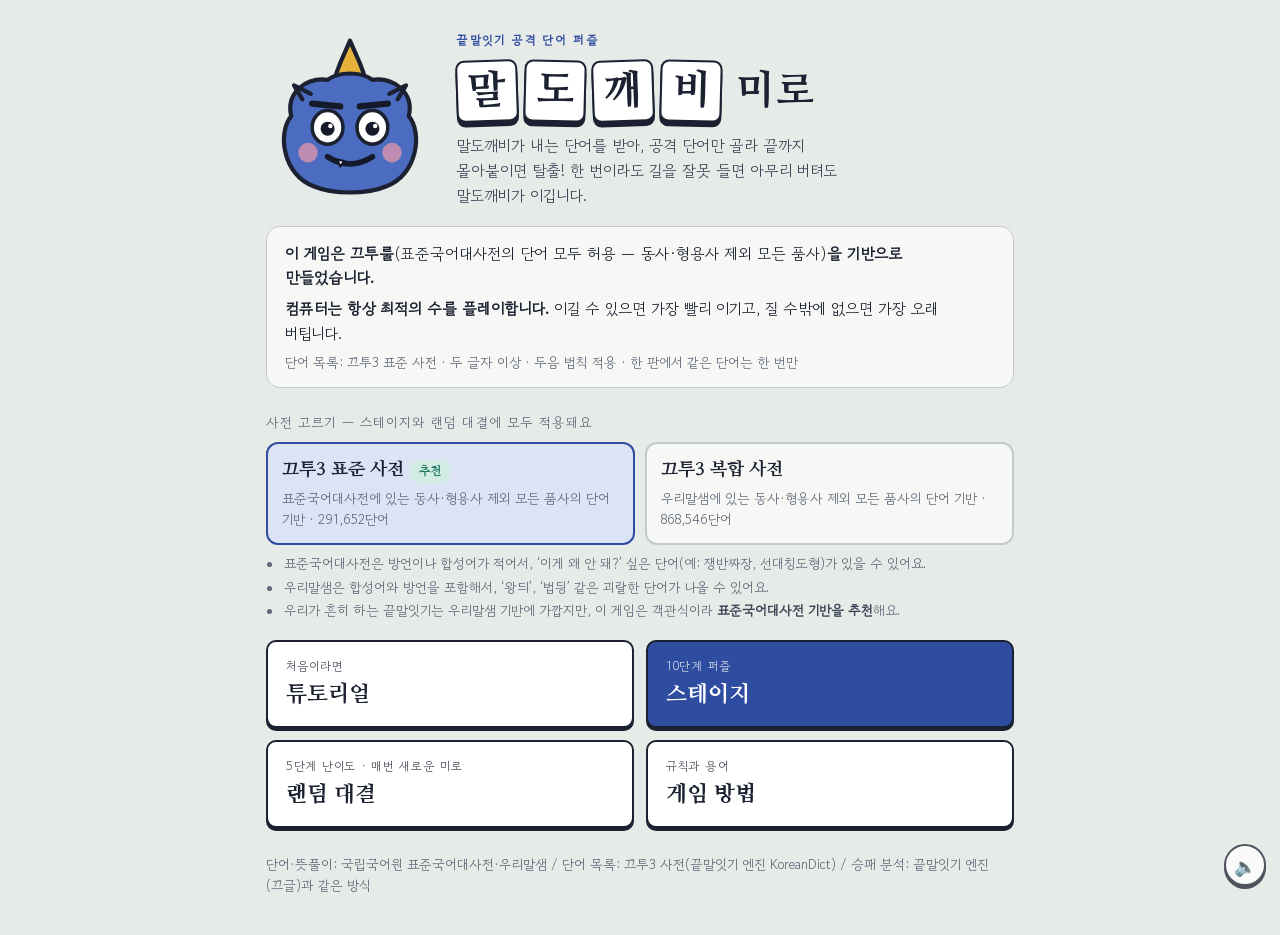
==== index.html @ 4be08820 "파일에 버전표를 붙여 브라우저가 옛 파일을 쓰지 않게 Co-Authored-By: Claude Opus 5 <noreply@anthropic.com>" ====
<!doctype html>
<html lang="ko">
<head>
<meta charset="utf-8">
<meta name="viewport" content="width=device-width, initial-scale=1, viewport-fit=cover">
<title>말도깨비 미로</title>
<link rel="preconnect" href="https://fonts.googleapis.com">
<link rel="preconnect" href="https://fonts.gstatic.com" crossorigin>
<link rel="stylesheet" href="https://fonts.googleapis.com/css2?family=Gowun+Batang:wght@400;700&family=Gowun+Dodum&family=Nanum+Myeongjo:wght@700;800&display=swap">
<link rel="stylesheet" href="css/style.css?v=8">
</head>
<body>
<div id="app">

  <!-- 불러오는 중 -->
  <section id="scr-load" class="screen screen-center">
    <div class="goblin-slot" data-size="lg"></div>
    <p class="load-title">사전을 펼치는 중…</p>
    <div class="bar" role="progressbar" aria-label="불러오는 중"><span id="load-bar"></span></div>
    <p id="load-msg" class="muted small">단어 29만 개와 뜻풀이를 불러오고 있어요.</p>
  </section>

  <!-- 첫 화면 -->
  <section id="scr-title" class="screen" hidden>
    <div class="title-hero">
      <div class="goblin-slot" data-size="xl"></div>
      <div class="title-text">
        <p class="eyebrow">끝말잇기 공격 단어 퍼즐</p>
        <h1 class="logo"><span class="tile">말</span><span class="tile">도</span><span class="tile">깨</span><span class="tile">비</span><span class="logo-rest">미로</span></h1>
        <p class="lede">말도깨비가 내는 단어를 받아, 공격 단어만 골라 끝까지 몰아붙이면 탈출! 한 번이라도 길을 잘못 들면 아무리 버텨도 말도깨비가 이깁니다.</p>
      </div>
    </div>

    <div class="rule-note" id="rule-note"></div>

    <div class="dict-pick">
      <h3 class="section-label">사전 고르기 <span class="muted small">— 스테이지와 랜덤 대결에 모두 적용돼요</span></h3>
      <div id="dict-choices-title" class="choice-row" role="radiogroup" aria-label="사전"></div>
      <ul class="dict-notes small muted">
        <li>표준국어대사전은 방언이나 합성어가 적어서, ‘이게 왜 안 돼?’ 싶은 단어(예: 쟁반짜장, 선대칭도형)가 있을 수 있어요.</li>
        <li>우리말샘은 합성어와 방언을 포함해서, ‘왕듸’, ‘법딍’ 같은 괴랄한 단어가 나올 수 있어요.</li>
        <li>우리가 흔히 하는 끝말잇기는 우리말샘 기반에 가깝지만, 이 게임은 객관식이라 <b>표준국어대사전 기반을 추천</b>해요.</li>
      </ul>
    </div>

    <nav class="menu">
      <button class="menu-btn" data-go="tutorial"><span class="menu-k">처음이라면</span><span class="menu-t">튜토리얼</span></button>
      <button class="menu-btn primary" data-go="stages"><span class="menu-k">10단계 퍼즐</span><span class="menu-t">스테이지</span></button>
      <button class="menu-btn" data-go="random"><span class="menu-k">5단계 난이도 · 매번 새로운 미로</span><span class="menu-t">랜덤 대결</span></button>
      <button class="menu-btn" data-go="help"><span class="menu-k">규칙과 용어</span><span class="menu-t">게임 방법</span></button>
    </nav>

    <footer class="credits small muted">
      단어·뜻풀이: 국립국어원 표준국어대사전·우리말샘 / 단어 목록: 끄투3 사전(끝말잇기 엔진 KoreanDict) / 승패 분석: 끝말잇기 엔진(끄글)과 같은 방식
    </footer>
  </section>

  <!-- 스테이지 목록 -->
  <section id="scr-stages" class="screen" hidden>
    <header class="topbar">
      <button class="back" data-go="title" aria-label="처음으로">←</button>
      <h2>스테이지</h2>
      <span class="chip" id="stage-progress"></span>
    </header>
    <h3 class="section-label">숫자는 이기기까지 걸리는 수예요. 아무 단계나 골라 도전하세요.</h3>
    <div id="stage-grid" class="stage-grid"></div>
  </section>

  <!-- 랜덤 대결 설정 -->
  <section id="scr-random" class="screen" hidden>
    <header class="topbar">
      <button class="back" data-go="title" aria-label="처음으로">←</button>
      <h2>랜덤 대결</h2>
      <span class="chip" id="random-dict"></span>
    </header>
    <p class="muted">고른 난이도 안에서 매번 새로운 시작 단어와 보기로 미로가 만들어져요. 사전은 처음 화면에서 바꿀 수 있어요.</p>
    <h3 class="section-label">난이도</h3>
    <div id="level-choices" class="choice-row" role="radiogroup" aria-label="난이도"></div>
    <div class="actions">
      <button id="random-start" class="btn primary">미로 들어가기</button>
    </div>
  </section>

  <!-- 게임 방법 -->
  <section id="scr-help" class="screen" hidden>
    <header class="topbar">
      <button class="back" data-go="title" aria-label="처음으로">←</button>
      <h2>게임 방법</h2>
    </header>
    <div class="help">
      <h3>한 판의 흐름</h3>
      <p>화면은 아래에서 위로 올라가는 미로 지도예요. 갈림길마다 길 끝에 단어 팻말이 하나씩 붙어 있고, 길을 고르면 캐릭터가 그 길로 걸어갑니다. 지나온 길 바닥에는 내가 고른 단어와 <b>말도깨비가 받아친 단어</b>가 적혀요. 고르지 않은 길은 그 자리에서 막힙니다.</p>
      <p>말도깨비가 이을 단어를 찾지 못하면 <b>출구</b>가 열려 탈출하고, 내가 이을 단어가 없으면 <b>막다른 길</b>에서 끝납니다.</p>
      <h3>미로</h3>
      <p>게임은 항상 <b>여러분이 이길 수 있는 글자</b>를 받으면서 시작합니다. 보기 가운데 공격 단어를 계속 고르면 결국 말도깨비가 막혀 탈출합니다. 한 번이라도 길을 잘못 들면, 게임은 계속되지만 말도깨비가 반드시 이깁니다. 끝난 뒤 <b>복기</b>에서 어디서 길을 잃었는지 볼 수 있어요.</p>
      <h3>용어</h3>
      <dl class="terms">
        <dt>한방 단어</dt><dd>상대가 이을 단어가 하나도 없는 글자로 끝나는 단어. 예: 사기꾼 (‘꾼’으로 시작하는 단어가 없음)</dd>
        <dt>공격 단어</dt><dd>상대에게 ‘지는 글자’를 넘겨, 상대가 무엇을 해도 결국 이기게 되는 단어</dd>
        <dt>방어 단어</dt><dd>질 수밖에 없는 글자를 받았을 때 최대한 오래 버티려고 내는 단어</dd>
        <dt>N수 승리 / N수 패배</dt><dd>그 단어를 포함해, 양쪽이 최선을 다했을 때 게임이 끝나기까지 오가는 단어 수. 예: ‘탕’은 11수 승리 글자라서, ‘탕’을 넘겨주는 ‘탕탕’은 12수 패배입니다.</dd>
        <dt>돌림 단어</dt><dd>자기 자신의 글자로 돌아오는 단어(예: 껑껑). 순서를 한 번 넘기는 효과가 있어서 승패를 뒤집기도 합니다.</dd>
        <dt>두음 법칙</dt><dd>‘력’을 받으면 ‘역’으로도, ‘로’를 받으면 ‘노’로도 시작할 수 있습니다 (끄투와 같은 범위).</dd>
      </dl>
      <h3>아이템</h3>
      <dl class="terms">
        <dt>형세 판단</dt><dd>지금 받은 글자에서, 둘 다 최선을 다하면 몇 수 후에 누가 이기는지 알려 줘요.</dd>
        <dt>수 읽기</dt><dd>보기마다, 그 단어를 내면 말도깨비가 무슨 단어로 받아칠지 보여 줘요.</dd>
        <dt>최선의 수</dt><dd>보기 중 최선의 수에 표시해요. 이길 수 있으면 가장 빨리 이기는 수, 질 수밖에 없으면 가장 오래 버티는 수예요.</dd>
        <dt>전 턴으로 돌아가기</dt><dd>내가 낸 단어와 말도깨비의 대답을 취소하고 바로 전 내 차례로 돌아가요. 막혀서 졌을 때는 게임 오버 전에 쓸지 먼저 물어봐요.</dd>
      </dl>
      <p class="small muted">아이템은 모든 스테이지와 랜덤 대결에서 함께 쓰고, 한 차례에 종류마다 한 번씩 쓸 수 있어요. 아이템은 관리자가 게임 화면의 ‘아이템 추가’에서 넣어 줍니다.</p>
      <h3>규칙</h3>
      <ul>
        <li>끄투룰: 고른 사전(표준국어대사전 기반 또는 우리말샘 기반)의 단어를 모두 허용합니다. 명사뿐 아니라 부사·감탄사·관형사·수사·대명사·의존 명사·구·품사 없는 말까지 쓸 수 있고, 동사·형용사는 끄투처럼 쓰지 않습니다.</li>
        <li>단어 목록은 끄투3 사전(표준 사전·복합 사전)을 따르며, 두 글자 이상이어야 합니다.</li>
        <li>한 판에서 이미 나온 단어는 다시 쓸 수 없습니다. 말도깨비는 이것까지 계산합니다.</li>
        <li>랜덤 대결에서는 보기에 없는 단어를 <b>직접 입력</b>할 수도 있어요. 단, 승패가 정해지지 않는 ‘루트’ 글자로 이어지는 단어는 쓸 수 없어요.</li>
        <li>말도깨비는 항상 최적의 수를 둡니다. 이길 수 있으면 가장 빨리 이기고, 질 수밖에 없으면 가장 오래 버팁니다.</li>
      </ul>
      <p class="small muted">승패 분석은 끝말잇기 엔진(끄글)과 같은 방식입니다. 서로 짝지어 주고받을 수 있는 순환 단어(돌림 단어 짝, 두 글자 순환)는 승패를 바꾸지 않으므로 계산에서 빼고, 끝까지 승패가 정해지지 않는 ‘루트’ 글자는 게임에 나오지 않습니다.</p>
    </div>
  </section>

  <!-- 게임 -->
  <section id="scr-game" class="screen game" hidden>
    <header class="topbar">
      <button class="back" id="game-exit" aria-label="나가기">←</button>
      <h2 id="game-title">스테이지</h2>
      <span class="chip" id="game-dict"></span>
      <span class="chip" id="game-turn"></span>
      <button class="btn small-btn" id="game-retry" title="이 판을 처음부터 다시 해요">다시 하기</button>
    </header>

    <div class="opponent">
      <div class="goblin-slot" data-size="md" id="game-goblin"></div>
      <div class="bubble" id="cpu-bubble" aria-live="polite">
        <div class="bubble-word" id="cpu-word"></div>
        <p class="bubble-def" id="cpu-def"></p>
      </div>
    </div>

    <ol class="chain" id="chain" aria-label="지금까지 나온 단어"></ol>

    <div class="prompt" id="prompt">
      <span class="tile big" id="prompt-char">탕</span>
      <div class="prompt-text">
        <p id="prompt-line">으로 시작하는 단어를 고르세요</p>
        <p class="small muted" id="prompt-alt"></p>
      </div>
    </div>

    <div class="items" id="items" role="group" aria-label="아이템">
      <button class="item" data-item="state" title="둘 다 최선을 다하면 몇 수 후에 이기는지 지는지 알려 줘요"><span class="item-t">형세 판단</span><span class="item-n" id="n-state">0</span></button>
      <button class="item" data-item="peek" title="보기마다 말도깨비가 어떻게 받아칠지 보여 줘요"><span class="item-t">수 읽기</span><span class="item-n" id="n-peek">0</span></button>
      <button class="item" data-item="best" title="보기 중 최선의 수를 알려 줘요"><span class="item-t">최선의 수</span><span class="item-n" id="n-best">0</span></button>
      <button class="item" data-item="undo" title="내 단어와 말도깨비의 대답을 취소하고 바로 전 내 차례로 돌아가요"><span class="item-t">전 턴으로</span><span class="item-n" id="n-undo">0</span></button>
      <button class="item-add" id="item-add">아이템 추가</button>
    </div>
    <p class="item-note" id="item-note" hidden></p>

    <div class="coach" id="coach" hidden></div>

    <div class="map" id="map">
      <div class="map-inner" id="map-inner">
        <svg class="map-svg" id="map-svg" aria-hidden="true"></svg>
        <div class="options" id="options" role="group" aria-label="갈림길"></div>
        <div class="walker" id="walker" aria-hidden="true"></div>
      </div>
    </div>

    <form class="direct" id="direct" autocomplete="off" hidden>
      <button type="button" class="linklike" id="direct-toggle">보기에 없는 단어를 알고 있다면? <b>직접 입력</b></button>
      <div class="direct-row" id="direct-row" hidden>
        <input type="text" id="direct-input" lang="ko" maxlength="30" placeholder="단어 입력" aria-label="직접 입력할 단어">
        <button type="submit" class="btn primary" id="direct-go">내기</button>
      </div>
      <p class="err" id="direct-err" role="alert"></p>
    </form>
  </section>

  <!-- 관리자: 아이템 추가 -->
  <div id="admin" class="overlay center" hidden>
    <form class="sheet admin-sheet" id="admin-form" role="dialog" aria-modal="true" aria-labelledby="admin-title" autocomplete="off">
      <h2 id="admin-title">아이템 추가</h2>
      <p class="muted small" id="admin-msg"></p>

      <div class="admin-step" data-step="setup">
        <label class="field"><span>새 관리자 암호 (4자 이상)</span><input type="password" id="adm-new1"></label>
        <label class="field"><span>한 번 더</span><input type="password" id="adm-new2"></label>
      </div>

      <div class="admin-step" data-step="grant">
        <label class="field"><span>관리자 암호</span><input type="password" id="adm-pw"></label>
        <fieldset class="field">
          <legend>아이템</legend>
          <div class="seg">
            <label><input type="radio" name="adm-item" value="state" checked><span>형세 판단</span></label>
            <label><input type="radio" name="adm-item" value="peek"><span>수 읽기</span></label>
            <label><input type="radio" name="adm-item" value="best"><span>최선의 수</span></label>
            <label><input type="radio" name="adm-item" value="undo"><span>전 턴으로 돌아가기</span></label>
          </div>
        </fieldset>
        <label class="field"><span>개수 (빼려면 앞에 - 를 붙여요, 예: -2)</span><input type="number" id="adm-count" min="-99" max="99" value="1"></label>
        <button type="button" class="linklike" id="adm-to-change">관리자 암호 바꾸기</button>
      </div>

      <div class="admin-step" data-step="change">
        <label class="field"><span>지금 암호</span><input type="password" id="adm-old"></label>
        <label class="field"><span>새 암호 (4자 이상)</span><input type="password" id="adm-c1"></label>
        <label class="field"><span>한 번 더</span><input type="password" id="adm-c2"></label>
      </div>

      <p class="err" id="admin-err" role="alert"></p>
      <div class="actions">
        <button type="button" class="btn" id="adm-cancel">닫기</button>
        <button type="submit" class="btn primary" id="adm-ok">추가</button>
      </div>
    </form>
  </div>

  <!-- 졌을 때: 전 턴으로 돌아갈까요? -->
  <div id="ask" class="overlay center" hidden>
    <div class="sheet ask-sheet" role="dialog" aria-modal="true" aria-labelledby="ask-title">
      <div class="result-head lose">
        <div class="goblin-slot" data-size="md" id="ask-goblin"></div>
        <div>
          <h2 id="ask-title">막혔어요!</h2>
          <p id="ask-msg"></p>
          <p class="small muted" id="ask-left"></p>
        </div>
      </div>
      <div class="actions">
        <button class="btn" id="ask-no">아니요</button>
        <button class="btn primary" id="ask-yes">전 턴으로 돌아가기</button>
      </div>
    </div>
  </div>

  <div class="toast" id="toast" role="status" hidden></div>

  <!-- 결과 -->
  <div id="result" class="overlay" hidden>
    <div class="sheet" role="dialog" aria-modal="true" aria-labelledby="result-title">
      <div class="result-head">
        <div class="goblin-slot" data-size="md" id="result-goblin"></div>
        <div>
          <p class="eyebrow" id="result-kicker"></p>
          <h2 id="result-title"></h2>
          <p id="result-msg"></p>
          <p class="dueum-note small" id="result-note" hidden></p>
        </div>
      </div>
      <h3 class="section-label">복기</h3>
      <ol class="review" id="review"></ol>
      <div class="actions">
        <button class="btn" id="res-list">목록으로</button>
        <button class="btn" id="res-retry">다시 하기</button>
        <button class="btn primary" id="res-next">다음 단계</button>
      </div>
    </div>
  </div>

</div>
<audio id="bgm-lobby" preload="auto" src="audio/bgm_lobby.mp3?v=8"></audio>
<audio id="bgm-game" preload="auto" src="audio/bgm_game.mp3?v=8"></audio>
<button id="mute" class="mute" aria-pressed="false" title="소리 끄기/켜기" aria-label="소리 끄기">🔈</button>
<script src="js/engine.js?v=8"></script>
<script src="js/sha256.js?v=8"></script>
<script src="js/sound.js?v=8"></script>
<script src="js/goblin.js?v=8"></script>
<script src="js/game.js?v=8"></script>
</body>
</html>
---- css/style.css ----
/* 말도깨비 미로 — 쪽빛·치자·청자·연지, 활자 블록 */
:root {
  color-scheme: light;
  --bg: #E6EBE8;
  --bg-deep: #D9E0DC;
  --surface: #F7F8F5;
  --surface-2: #FFFFFF;
  --ink: #1B2130;
  --ink-soft: #3A4254;
  --muted: #5E6778;
  --line: #C3CBC7;
  --accent: #2F4DA0;
  --accent-ink: #FFFFFF;
  --accent-soft: #DCE3F4;
  --gold: #D99F25;
  --gold-soft: #F5E1AE;
  --win: #237C65;
  --win-soft: #D3ECE3;
  --lose: #B83450;
  --lose-soft: #F5D8DE;
  --seal: #C4452F;
  --gob-skin: #4C6CC2;
  --gob-dark: #1B2130;
  --gob-horn: #E6B23C;
  --gob-cheek: #F09AA8;
  --overlay: rgba(20, 26, 40, .5);
  --shadow: 0 1px 0 rgba(27, 33, 48, .05), 0 12px 28px -18px rgba(27, 33, 48, .45);

  --f-display: "Nanum Myeongjo", "Batang", "바탕", "AppleMyungjo", "Noto Serif KR", serif;
  --f-body: "Gowun Dodum", "Malgun Gothic", "맑은 고딕", "Apple SD Gothic Neo", "Noto Sans KR", sans-serif;
  --f-dict: "Gowun Batang", "Batang", "바탕", "AppleMyungjo", serif;

  --t-xs: 12px; --t-sm: 13.5px; --t-md: 15.5px; --t-lg: 18px; --t-xl: 22px; --t-2xl: 30px; --t-3xl: 44px;
  --r: 10px;
}
@media (prefers-color-scheme: dark) {
  :root:not([data-theme="light"]) {
    color-scheme: dark;
    --bg: #10152A;
    --bg-deep: #0B0F20;
    --surface: #182038;
    --surface-2: #1E2744;
    --ink: #E8EBF3;
    --ink-soft: #C4CADA;
    --muted: #97A0B7;
    --line: #2F3956;
    --accent: #8EA7F2;
    --accent-ink: #0F1426;
    --accent-soft: #24304F;
    --gold: #F0C25A;
    --gold-soft: #3B3322;
    --win: #56C7A5;
    --win-soft: #16392F;
    --lose: #EE7890;
    --lose-soft: #43202C;
    --seal: #EB7A63;
    --gob-skin: #5E80D8;
    --gob-dark: #0B0F20;
    --gob-horn: #F0C25A;
    --gob-cheek: #E88E9F;
    --overlay: rgba(4, 6, 14, .66);
    --shadow: 0 1px 0 rgba(0, 0, 0, .2), 0 14px 30px -18px rgba(0, 0, 0, .8);
  }
}
:root[data-theme="dark"] {
  color-scheme: dark;
  --bg: #10152A;
  --bg-deep: #0B0F20;
  --surface: #182038;
  --surface-2: #1E2744;
  --ink: #E8EBF3;
  --ink-soft: #C4CADA;
  --muted: #97A0B7;
  --line: #2F3956;
  --accent: #8EA7F2;
  --accent-ink: #0F1426;
  --accent-soft: #24304F;
  --gold: #F0C25A;
  --gold-soft: #3B3322;
  --win: #56C7A5;
  --win-soft: #16392F;
  --lose: #EE7890;
  --lose-soft: #43202C;
  --seal: #EB7A63;
  --gob-skin: #5E80D8;
  --gob-dark: #0B0F20;
  --gob-horn: #F0C25A;
  --gob-cheek: #E88E9F;
  --overlay: rgba(4, 6, 14, .66);
  --shadow: 0 1px 0 rgba(0, 0, 0, .2), 0 14px 30px -18px rgba(0, 0, 0, .8);
}

* { box-sizing: border-box; }
html, body { height: 100%; }
body {
  margin: 0;
  background: var(--bg);
  color: var(--ink);
  font-family: var(--f-body);
  font-size: var(--t-md);
  line-height: 1.6;
  -webkit-font-smoothing: antialiased;
  word-break: keep-all;
  overflow-wrap: anywhere;
}
[hidden] { display: none !important; }
button { font: inherit; color: inherit; }
:focus-visible { outline: 3px solid var(--gold); outline-offset: 2px; }

#app {
  max-width: 780px;
  margin: 0 auto;
  padding-inline: 16px;
  padding-block: 18px 40px;
  min-height: 100%;
}
.screen { display: flex; flex-direction: column; gap: 18px; }
.screen-center { align-items: center; justify-content: center; min-height: 80vh; text-align: center; }
.muted { color: var(--muted); }
.small { font-size: var(--t-sm); }
h1, h2, h3 { margin: 0; text-wrap: balance; }
p { margin: 0; }

.eyebrow {
  font-size: var(--t-xs);
  letter-spacing: .14em;
  color: var(--accent);
  font-weight: 700;
}
.section-label {
  font-size: var(--t-sm);
  letter-spacing: .08em;
  color: var(--muted);
  font-weight: 400;
  margin-top: 6px;
}

/* ---------- 활자 블록 ---------- */
.tile {
  display: inline-grid;
  place-items: center;
  width: 1.55em;
  height: 1.55em;
  font-family: var(--f-display);
  font-weight: 800;
  line-height: 1;
  background: var(--surface-2);
  color: var(--ink);
  border: 2px solid var(--ink);
  border-radius: .22em;
  box-shadow: 0 .12em 0 var(--ink);
}
.tile.big { font-size: 46px; background: var(--gold-soft); }
.tile.hot { background: var(--gold-soft); }
.tile.win { background: var(--win-soft); }
.tile.lose { background: var(--lose-soft); }
.stamp { animation: stamp .42s cubic-bezier(.2, .9, .3, 1.2) both; }
@keyframes stamp {
  0% { transform: scale(1.35) rotate(-5deg); opacity: 0; }
  60% { transform: scale(.95) rotate(1deg); opacity: 1; }
  100% { transform: none; }
}

/* ---------- 버튼 ---------- */
.btn, .menu-btn, .back {
  cursor: pointer;
  background: var(--surface-2);
  border: 2px solid var(--ink);
  border-radius: var(--r);
  box-shadow: 0 3px 0 var(--ink);
  transition: transform .08s, box-shadow .08s, background .15s;
}
.btn { padding: 10px 18px; font-size: var(--t-md); }
.btn:hover, .menu-btn:hover, .back:hover { background: var(--accent-soft); }
.btn:active, .menu-btn:active, .back:active { transform: translateY(2px); box-shadow: 0 1px 0 var(--ink); }
.btn.primary, .menu-btn.primary { background: var(--accent); color: var(--accent-ink); }
.btn.primary:hover, .menu-btn.primary:hover { filter: brightness(1.08); background: var(--accent); }
.btn:disabled { opacity: .45; cursor: not-allowed; }
.back { width: 40px; height: 40px; display: grid; place-items: center; font-size: 18px; padding: 0; flex: none; }
.actions { display: flex; flex-wrap: wrap; gap: 10px; justify-content: flex-end; }

.chip {
  display: inline-flex;
  align-items: center;
  gap: 4px;
  padding: 2px 10px;
  border-radius: 999px;
  background: var(--bg-deep);
  color: var(--ink-soft);
  font-size: var(--t-xs);
  white-space: nowrap;
}
.chip.win { background: var(--win-soft); color: var(--win); }
.chip.lose { background: var(--lose-soft); color: var(--lose); }

/* ---------- 불러오기 ---------- */
.load-title { font-family: var(--f-display); font-weight: 800; font-size: var(--t-xl); }
.bar { width: min(320px, 80vw); height: 10px; border: 2px solid var(--ink); border-radius: 999px; overflow: hidden; background: var(--surface-2); }
.bar span { display: block; height: 100%; width: 0; background: var(--accent); transition: width .2s; }

/* ---------- 말도깨비 ---------- */
.goblin-slot { position: relative; flex: none; }
.goblin-slot[data-size="xl"] { width: 168px; height: 168px; }
.goblin-slot[data-size="lg"] { width: 120px; height: 120px; }
.goblin-slot[data-size="md"] { width: 84px; height: 84px; }
.goblin { width: 100%; height: 100%; overflow: visible; }
.gb-skin { fill: var(--gob-skin); stroke: var(--gob-dark); stroke-width: 3; }
.gb-horn { fill: var(--gob-horn); stroke: var(--gob-dark); stroke-width: 3; stroke-linejoin: round; }
.gb-hornband { stroke: var(--gob-dark); stroke-width: 3; }
.gb-tuft { fill: none; stroke: var(--gob-dark); stroke-width: 3; stroke-linecap: round; stroke-linejoin: round; }
.gb-eye { fill: #FFFFFF; stroke: var(--gob-dark); stroke-width: 2.5; }
.gb-pupil { fill: #141A2A; }
.gb-shine { fill: #FFFFFF; }
.gb-line { fill: none; stroke: #141A2A; stroke-linecap: round; }
.gb-mouth { fill: #3A1520; stroke: #141A2A; stroke-width: 3; stroke-linejoin: round; }
.gb-fang { fill: #FFFFFF; stroke: #141A2A; stroke-width: 1.5; stroke-linejoin: round; }
.gb-cheek { fill: var(--gob-cheek); opacity: .7; }
.gb-sweat { fill: #9FD3F0; stroke: #141A2A; stroke-width: 1.5; }
.goblin.mood-idle { animation: bob 3.2s ease-in-out infinite; transform-origin: 50% 90%; }
.goblin.mood-shock { animation: shake .4s ease-in-out 2; }
.goblin.mood-smug, .goblin.mood-cheer { animation: hop .6s ease-out 1; }
@keyframes bob { 50% { transform: translateY(-3px) rotate(-1.5deg); } }
@keyframes shake { 25% { transform: translateX(-4px); } 75% { transform: translateX(4px); } }
@keyframes hop { 40% { transform: translateY(-8px); } }
.goblin-dots { position: absolute; right: -6px; top: 2px; display: flex; gap: 3px; }
.goblin-dots i { width: 6px; height: 6px; border-radius: 50%; background: var(--ink); animation: dot 1s infinite ease-in-out; }
.goblin-dots i:nth-child(2) { animation-delay: .15s; }
.goblin-dots i:nth-child(3) { animation-delay: .3s; }
@keyframes dot { 50% { transform: translateY(-5px); opacity: .4; } }

/* ---------- 첫 화면 ---------- */
.title-hero { display: flex; align-items: center; gap: 22px; margin-top: 12px; }
.title-text { display: flex; flex-direction: column; gap: 10px; min-width: 0; }
.logo { display: flex; flex-wrap: wrap; align-items: center; gap: 6px; font-size: 40px; }
.logo .tile { font-size: 40px; }
.logo .tile:nth-child(odd) { transform: rotate(-2deg); }
.logo .tile:nth-child(even) { transform: rotate(1.5deg); }
.logo-rest { font-family: var(--f-display); font-weight: 800; margin-left: 8px; letter-spacing: .04em; }
.lede { color: var(--ink-soft); max-width: 46ch; }
.rule-note {
  background: var(--surface);
  border: 1.5px solid var(--line);
  border-radius: 14px;
  padding: 14px 18px;
  display: flex;
  flex-direction: column;
  gap: 6px;
}
.menu { display: grid; grid-template-columns: repeat(2, minmax(0, 1fr)); gap: 12px; }
.menu-btn { display: flex; flex-direction: column; align-items: flex-start; gap: 2px; padding: 14px 18px; text-align: left; }
.menu-k { font-size: var(--t-xs); letter-spacing: .06em; opacity: .8; }
.menu-t { font-family: var(--f-display); font-weight: 800; font-size: var(--t-xl); }
.credits { margin-top: 8px; line-height: 1.5; }

/* ---------- 상단 바 ---------- */
.topbar { display: flex; align-items: center; gap: 10px; flex-wrap: wrap; }
.topbar h2 { font-family: var(--f-display); font-weight: 800; font-size: var(--t-xl); margin-right: auto; }

/* ---------- 스테이지 ---------- */
.stage-grid { display: grid; grid-template-columns: repeat(auto-fill, minmax(118px, 1fr)); gap: 10px; }
.stage-grid.tut { grid-template-columns: repeat(auto-fill, minmax(200px, 1fr)); }
.stage {
  position: relative;
  cursor: pointer;
  display: flex;
  flex-direction: column;
  align-items: flex-start;
  gap: 4px;
  padding: 12px 14px;
  text-align: left;
  background: var(--surface);
  border: 1.5px solid var(--line);
  border-radius: 12px;
  transition: border-color .15s, transform .1s;
}
.stage:hover:not(:disabled) { border-color: var(--accent); transform: translateY(-1px); }
.stage:disabled { cursor: not-allowed; opacity: .5; }
.stage-no { font-family: var(--f-display); font-weight: 800; font-size: var(--t-2xl); line-height: 1; }
.stage-name { font-family: var(--f-display); font-weight: 800; font-size: var(--t-lg); }
.stage-start { font-size: var(--t-sm); color: var(--muted); }

/* ---------- 랜덤 설정 ---------- */
.choice-row { display: grid; grid-template-columns: repeat(auto-fit, minmax(160px, 1fr)); gap: 10px; }
.choice {
  cursor: pointer;
  display: flex; flex-direction: column; gap: 3px; align-items: flex-start; text-align: left;
  padding: 12px 14px;
  background: var(--surface);
  border: 2px solid var(--line);
  border-radius: 12px;
}
.choice[aria-checked="true"] { border-color: var(--accent); background: var(--accent-soft); }
.choice:disabled { opacity: .45; cursor: not-allowed; }
.choice-t { font-family: var(--f-display); font-weight: 800; font-size: var(--t-lg); }
.choice-d { font-size: var(--t-sm); color: var(--muted); }

/* ---------- 게임 ---------- */
.opponent { display: flex; align-items: flex-start; gap: 14px; }
.bubble {
  position: relative;
  flex: 1;
  min-width: 0;
  min-height: 84px;
  background: var(--surface-2);
  border: 2px solid var(--ink);
  border-radius: 14px;
  padding: 12px 16px;
  box-shadow: var(--shadow);
}
.bubble::before {
  content: "";
  position: absolute; left: -11px; top: 26px;
  border: 10px solid transparent; border-right-color: var(--ink); border-left: 0;
}
.bubble::after {
  content: "";
  position: absolute; left: -7px; top: 28px;
  border: 8px solid transparent; border-right-color: var(--surface-2); border-left: 0;
}
.bubble-word { display: flex; flex-wrap: wrap; gap: 5px; font-size: 26px; min-height: 40px; align-items: center; }
.bubble-def { font-family: var(--f-dict); color: var(--ink-soft); font-size: var(--t-sm); margin-top: 8px; }
.bubble-word .say { font-family: var(--f-body); font-size: var(--t-md); color: var(--muted); }
.pos { font-family: var(--f-body); font-size: var(--t-xs); color: var(--muted); margin-right: 4px; white-space: nowrap; }
.cat { color: var(--accent); }

.chain {
  list-style: none; margin: 0; padding: 4px 0 8px;
  display: flex; gap: 6px; overflow-x: auto; scrollbar-width: thin;
}
.chain li {
  flex: none;
  font-family: var(--f-display); font-weight: 700;
  font-size: var(--t-sm);
  padding: 3px 10px;
  border-radius: 999px;
  border: 1.5px solid transparent;
}
.chain li.cpu { background: var(--accent-soft); color: var(--ink); }
.chain li.me { background: var(--gold-soft); color: var(--ink); }
.chain li.empty { color: var(--muted); font-family: var(--f-body); font-weight: 400; padding-left: 0; }

.prompt { display: flex; align-items: center; gap: 16px; }
.prompt-text p:first-child { font-size: var(--t-lg); }
.prompt-text b { font-family: var(--f-display); }

.coach {
  background: var(--accent-soft);
  border-radius: 12px;
  padding: 12px 16px;
  display: flex; gap: 10px; align-items: flex-start;
}
.coach .chip { background: var(--accent); color: var(--accent-ink); margin-top: 2px; }

.options { display: flex; flex-direction: column; gap: 10px; }
.opt {
  cursor: pointer;
  display: grid;
  grid-template-columns: auto 1fr;
  gap: 4px 14px;
  align-items: start;
  text-align: left;
  padding: 14px 16px;
  background: var(--surface);
  border: 2px solid var(--line);
  border-radius: 12px;
  transition: border-color .15s, transform .12s, opacity .2s, background .15s;
}
.opt:hover:not(:disabled) { border-color: var(--accent); transform: translateY(-1px); background: var(--surface-2); }
.opt:disabled { cursor: default; }
.opt .key {
  grid-row: 1 / span 2;
  width: 28px; height: 28px; margin-top: 3px;
  display: grid; place-items: center;
  border: 1.5px solid var(--line); border-radius: 7px;
  font-size: var(--t-sm); color: var(--muted);
}
.opt .w { font-family: var(--f-display); font-weight: 800; font-size: 25px; letter-spacing: .03em; line-height: 1.3; }
.opt .w .head { color: var(--accent); }
.opt .d { font-family: var(--f-dict); color: var(--ink-soft); font-size: var(--t-sm); line-height: 1.55; }
.opt.chosen { border-color: var(--accent); background: var(--surface-2); }
.opt.faded { opacity: .38; }
.options.busy .opt { pointer-events: none; }

/* ---------- 결과 ---------- */
.overlay {
  position: fixed; inset: 0; z-index: 10;
  background: var(--overlay);
  display: flex; align-items: flex-end; justify-content: center;
  padding: 16px;
  padding-top: calc(16px + env(safe-area-inset-top, 0px));
  padding-bottom: calc(16px + env(safe-area-inset-bottom, 0px));
}
.sheet {
  width: min(760px, 100%);
  max-height: 100%;
  overflow: auto;
  background: var(--surface);
  border: 2px solid var(--ink);
  border-radius: 18px;
  padding: 20px;
  display: flex; flex-direction: column; gap: 12px;
  box-shadow: var(--shadow);
  animation: rise .3s ease-out both;
}
@keyframes rise { from { transform: translateY(24px); opacity: 0; } }
.result-head { display: flex; align-items: center; gap: 16px; }
.result-head h2 { font-family: var(--f-display); font-weight: 800; font-size: var(--t-2xl); }
.result-head.win h2 { color: var(--win); }
.result-head.lose h2 { color: var(--lose); }

.review { list-style: none; margin: 0; padding: 0; display: flex; flex-direction: column; gap: 8px; }
.review li {
  display: grid;
  grid-template-columns: 64px 1fr;
  gap: 2px 12px;
  padding: 10px 12px;
  border-radius: 10px;
  background: var(--surface-2);
}
.review li.mistake { outline: 2px solid var(--lose); }
.review .who { font-size: var(--t-xs); color: var(--muted); padding-top: 6px; }
.review .rw { display: flex; flex-wrap: wrap; align-items: center; gap: 6px 10px; }
.review .rw b { font-family: var(--f-display); font-weight: 800; font-size: var(--t-lg); }
.review .rd { grid-column: 2; font-family: var(--f-dict); font-size: var(--t-xs); color: var(--muted); }
.review .alts { grid-column: 2; display: flex; flex-wrap: wrap; gap: 6px; margin-top: 4px; }
.review .alts .chip { font-size: var(--t-xs); }
.review .alts .chip b { font-family: var(--f-display); font-weight: 700; color: var(--ink); }
.review .flag { color: var(--lose); font-size: var(--t-xs); font-weight: 700; }

/* ---------- 게임 방법 ---------- */
.help { display: flex; flex-direction: column; gap: 10px; max-width: 66ch; }
.help h3 { font-family: var(--f-display); font-weight: 800; font-size: var(--t-lg); margin-top: 8px; }
.help ul { margin: 0; padding-left: 20px; display: flex; flex-direction: column; gap: 4px; }
.terms { margin: 0; display: grid; grid-template-columns: max-content 1fr; gap: 8px 16px; }
.terms dt { font-family: var(--f-display); font-weight: 800; }
.terms dd { margin: 0; color: var(--ink-soft); }

/* ---------- 좁은 화면 ---------- */
@media (max-width: 560px) {
  .title-hero { flex-direction: column; align-items: flex-start; gap: 8px; }
  .goblin-slot[data-size="xl"] { width: 120px; height: 120px; }
  .logo, .logo .tile { font-size: 30px; }
  .menu { grid-template-columns: 1fr; }
  .goblin-slot[data-size="md"] { width: 64px; height: 64px; }
  .bubble-word { font-size: 22px; }
  .tile.big { font-size: 38px; }
  .opt .w { font-size: 22px; }
  .terms { grid-template-columns: 1fr; }
  .terms dd { margin-bottom: 6px; }
  .review li { grid-template-columns: 1fr; }
  .review .rd, .review .alts { grid-column: 1; }
}
@media (prefers-reduced-motion: reduce) {
  *, *::before, *::after { animation: none !important; transition: none !important; }
}

/* ---------- 사전 고르기 ---------- */
.dict-pick { display: flex; flex-direction: column; gap: 8px; }
.dict-notes { margin: 0; padding-left: 18px; display: flex; flex-direction: column; gap: 2px; }
.dict-notes b { color: var(--ink-soft); }

/* ---------- 아이템 ---------- */
.items { display: flex; flex-wrap: wrap; align-items: center; gap: 8px; }
.item {
  cursor: pointer;
  display: inline-flex; align-items: center; gap: 8px;
  padding: 5px 6px 5px 14px;
  background: var(--surface);
  border: 1.5px solid var(--line);
  border-radius: 999px;
  font-size: var(--t-sm);
  transition: border-color .15s, background .15s;
}
.item:hover:not(:disabled) { border-color: var(--gold); background: var(--surface-2); }
.item:disabled { cursor: not-allowed; opacity: .5; }
.item.on { border-color: var(--gold); opacity: 1; }
.item-n {
  min-width: 26px; height: 26px; padding: 0 7px;
  display: grid; place-items: center;
  border-radius: 999px;
  background: var(--gold-soft);
  font-weight: 700;
  font-variant-numeric: tabular-nums;
}
.item-add {
  cursor: pointer;
  margin-left: auto;
  background: none; border: 0; padding: 4px 2px;
  color: var(--muted);
  font-size: var(--t-xs);
  text-decoration: underline;
  text-underline-offset: 3px;
}
.item-add:hover { color: var(--ink); }
.item-note {
  padding: 10px 14px;
  border-radius: 10px;
  background: var(--surface);
  border: 1.5px solid var(--line);
}
.item-note.win { border-color: var(--win); background: var(--win-soft); }
.item-note.lose { border-color: var(--lose); background: var(--lose-soft); }
.item-note .chip { margin-right: 6px; }
.opt .peek { grid-column: 2; font-size: var(--t-sm); color: var(--accent); }
.opt .peek b { font-family: var(--f-display); }
.opt.best { border-color: var(--gold); box-shadow: 0 0 0 3px var(--gold-soft); }
.opt .badge {
  display: inline-block; vertical-align: middle;
  margin-left: 10px; padding: 1px 9px;
  border-radius: 999px;
  background: var(--gold); color: #1B2130;
  font-family: var(--f-body); font-size: var(--t-xs); font-weight: 700; letter-spacing: .04em;
}
.dueum-note { color: var(--accent); margin-top: 4px; }
#prompt-alt { color: var(--accent); }

/* ---------- 관리자 창 ---------- */
.overlay.center { align-items: center; }
.admin-sheet { max-width: 440px; }
.admin-sheet h2 { font-family: var(--f-display); font-weight: 800; font-size: var(--t-xl); }
.admin-step { display: flex; flex-direction: column; gap: 12px; }
.field { display: flex; flex-direction: column; gap: 4px; border: 0; margin: 0; padding: 0; min-width: 0; }
.field > span, .field legend { font-size: var(--t-sm); color: var(--muted); padding: 0; }
.field input[type="password"], .field input[type="number"] {
  font: inherit;
  padding: 9px 12px;
  border: 2px solid var(--line);
  border-radius: 10px;
  background: var(--surface-2);
  color: var(--ink);
  width: 100%;
}
.field input:focus { border-color: var(--accent); outline: none; }
.seg { display: flex; flex-wrap: wrap; gap: 6px; }
.seg label { cursor: pointer; }
.seg input { position: absolute; opacity: 0; pointer-events: none; }
.seg span {
  display: inline-block; padding: 6px 14px;
  border: 2px solid var(--line); border-radius: 999px;
  background: var(--surface-2);
}
.seg input:checked + span { border-color: var(--accent); background: var(--accent-soft); }
.seg input:focus-visible + span { outline: 3px solid var(--gold); outline-offset: 2px; }
.linklike { align-self: flex-start; background: none; border: 0; padding: 0; cursor: pointer; color: var(--muted); font-size: var(--t-xs); text-decoration: underline; text-underline-offset: 3px; }
.err { color: var(--lose); font-size: var(--t-sm); min-height: 1.4em; }

.toast {
  position: fixed; left: 50%; z-index: 20;
  bottom: calc(24px + env(safe-area-inset-bottom, 0px));
  transform: translateX(-50%);
  max-width: calc(100% - 32px);
  padding: 10px 18px;
  border-radius: 999px;
  background: var(--ink); color: var(--bg);
  box-shadow: var(--shadow);
  animation: rise .25s ease-out both;
}

/* ---------- 직접 입력 (랜덤 대결) ---------- */
.direct { display: flex; flex-direction: column; gap: 8px; align-items: flex-start; }
.direct .linklike { font-size: var(--t-sm); }
.direct .linklike b { color: var(--accent); }
.direct-row { display: flex; gap: 8px; width: 100%; max-width: 420px; }
.direct-row input {
  flex: 1; min-width: 0;
  font-family: var(--f-display); font-weight: 800; font-size: var(--t-xl);
  padding: 8px 12px;
  border: 2px solid var(--line); border-radius: 10px;
  background: var(--surface-2); color: var(--ink);
}
.direct-row input:focus { border-color: var(--accent); outline: none; }
.direct .err { min-height: 0; }
.review .typed { color: var(--accent); font-size: var(--t-xs); }
.btn.small-btn { padding: 4px 12px; font-size: var(--t-sm); box-shadow: 0 2px 0 var(--ink); }
.ask-sheet { max-width: 460px; }
.ask-sheet .result-head h2 { color: var(--lose); }

/* ---------- 사전 고르기 ---------- */
.dict-pick { display: flex; flex-direction: column; gap: 8px; }
.dict-notes { margin: 0; padding-left: 18px; display: flex; flex-direction: column; gap: 2px; }
.dict-notes b { color: var(--ink-soft); }

/* ---------- 아이템 ---------- */
.items { display: flex; flex-wrap: wrap; align-items: center; gap: 8px; }
.item {
  cursor: pointer;
  display: inline-flex; align-items: center; gap: 8px;
  padding: 5px 6px 5px 14px;
  background: var(--surface);
  border: 1.5px solid var(--line);
  border-radius: 999px;
  font-size: var(--t-sm);
  transition: border-color .15s, background .15s;
}
.item:hover:not(:disabled) { border-color: var(--gold); background: var(--surface-2); }
.item:disabled { cursor: not-allowed; opacity: .5; }
.item.on { border-color: var(--gold); opacity: 1; }
.item-n {
  min-width: 26px; height: 26px; padding: 0 7px;
  display: grid; place-items: center;
  border-radius: 999px;
  background: var(--gold-soft);
  font-weight: 700;
  font-variant-numeric: tabular-nums;
}
.item-add {
  cursor: pointer;
  margin-left: auto;
  background: none; border: 0; padding: 4px 2px;
  color: var(--muted);
  font-size: var(--t-xs);
  text-decoration: underline;
  text-underline-offset: 3px;
}
.item-add:hover { color: var(--ink); }
.item-note {
  padding: 10px 14px;
  border-radius: 10px;
  background: var(--surface);
  border: 1.5px solid var(--line);
}
.item-note.win { border-color: var(--win); background: var(--win-soft); }
.item-note.lose { border-color: var(--lose); background: var(--lose-soft); }
.item-note .chip { margin-right: 6px; }
.opt .peek { grid-column: 2; font-size: var(--t-sm); color: var(--accent); }
.opt .peek b { font-family: var(--f-display); }
.opt.best { border-color: var(--gold); box-shadow: 0 0 0 3px var(--gold-soft); }
.opt .badge {
  display: inline-block; vertical-align: middle;
  margin-left: 10px; padding: 1px 9px;
  border-radius: 999px;
  background: var(--gold); color: #1B2130;
  font-family: var(--f-body); font-size: var(--t-xs); font-weight: 700; letter-spacing: .04em;
}
.dueum-note { color: var(--accent); margin-top: 4px; }
#prompt-alt { color: var(--accent); }

/* ---------- 관리자 창 ---------- */
.overlay.center { align-items: center; }
.admin-sheet { max-width: 440px; }
.admin-sheet h2 { font-family: var(--f-display); font-weight: 800; font-size: var(--t-xl); }
.admin-step { display: flex; flex-direction: column; gap: 12px; }
.field { display: flex; flex-direction: column; gap: 4px; border: 0; margin: 0; padding: 0; min-width: 0; }
.field > span, .field legend { font-size: var(--t-sm); color: var(--muted); padding: 0; }
.field input[type="password"], .field input[type="number"] {
  font: inherit;
  padding: 9px 12px;
  border: 2px solid var(--line);
  border-radius: 10px;
  background: var(--surface-2);
  color: var(--ink);
  width: 100%;
}
.field input:focus { border-color: var(--accent); outline: none; }
.seg { display: flex; flex-wrap: wrap; gap: 6px; }
.seg label { cursor: pointer; }
.seg input { position: absolute; opacity: 0; pointer-events: none; }
.seg span {
  display: inline-block; padding: 6px 14px;
  border: 2px solid var(--line); border-radius: 999px;
  background: var(--surface-2);
}
.seg input:checked + span { border-color: var(--accent); background: var(--accent-soft); }
.seg input:focus-visible + span { outline: 3px solid var(--gold); outline-offset: 2px; }
.linklike { align-self: flex-start; background: none; border: 0; padding: 0; cursor: pointer; color: var(--muted); font-size: var(--t-xs); text-decoration: underline; text-underline-offset: 3px; }
.err { color: var(--lose); font-size: var(--t-sm); min-height: 1.4em; }

.toast {
  position: fixed; left: 50%; z-index: 20;
  bottom: calc(24px + env(safe-area-inset-bottom, 0px));
  transform: translateX(-50%);
  max-width: calc(100% - 32px);
  padding: 10px 18px;
  border-radius: 999px;
  background: var(--ink); color: var(--bg);
  box-shadow: var(--shadow);
  animation: rise .25s ease-out both;
}

/* ---------- 직접 입력 (랜덤 대결) ---------- */
.direct { display: flex; flex-direction: column; gap: 8px; align-items: flex-start; }
.direct .linklike { font-size: var(--t-sm); }
.direct .linklike b { color: var(--accent); }
.direct-row { display: flex; gap: 8px; width: 100%; max-width: 420px; }
.direct-row input {
  flex: 1; min-width: 0;
  font-family: var(--f-display); font-weight: 800; font-size: var(--t-xl);
  padding: 8px 12px;
  border: 2px solid var(--line); border-radius: 10px;
  background: var(--surface-2); color: var(--ink);
}
.direct-row input:focus { border-color: var(--accent); outline: none; }
.direct .err { min-height: 0; }
.review .typed { color: var(--accent); font-size: var(--t-xs); }
.btn.small-btn { padding: 4px 12px; font-size: var(--t-sm); box-shadow: 0 2px 0 var(--ink); }
.ask-sheet { max-width: 460px; }
.ask-sheet .result-head h2 { color: var(--lose); }

/* ---------- 미로 갈림길 ---------- */
.maze { position: relative; padding-left: 96px; }
.maze-svg { position: absolute; inset: 0; width: 100%; height: 100%; pointer-events: none; overflow: visible; }
.mz-wall { fill: none; stroke: var(--line); stroke-width: 14; stroke-linecap: round; stroke-linejoin: round; opacity: .55; }
.mz-path { fill: none; stroke: var(--bg-deep); stroke-width: 9; stroke-linecap: round; stroke-linejoin: round; }
.mz-path.hot { stroke: var(--accent-soft); }
.mz-path.taken { stroke: var(--gold-soft); }
.mz-path.faded { opacity: .3; }
.mz-door { fill: var(--surface-2); stroke: var(--line); stroke-width: 2; }
.mz-door.hot { stroke: var(--accent); }
.mz-door.taken { fill: var(--gold-soft); stroke: var(--gold); }
.mz-start { fill: var(--bg-deep); stroke: var(--line); stroke-width: 2; }

.walker {
  position: absolute; left: 0; top: 0;
  width: 50px; height: 57px;
  margin-left: -25px; margin-top: -48px;
  pointer-events: none;
  transition: opacity .2s;
}
.walker[hidden] { display: none !important; }
.hero { width: 100%; height: 100%; overflow: visible; }
.hr-shadow { fill: var(--ink); opacity: .16; }
.hr-coat { fill: var(--accent); stroke: var(--ink); stroke-width: 2.4; stroke-linejoin: round; }
.hr-head { fill: #F6DFC4; stroke: var(--ink); stroke-width: 2.4; }
.hr-hat { fill: var(--accent); stroke: var(--ink); stroke-width: 2.4; stroke-linejoin: round; }
.hr-eye { fill: var(--ink); }
.hr-leg, .hr-arm { fill: none; stroke: var(--ink); stroke-width: 2.6; stroke-linecap: round; }
.hr-lamp { fill: var(--gold); stroke: var(--ink); stroke-width: 2; stroke-linejoin: round; }
.hr-glow { fill: var(--gold); opacity: .3; }
.walker.walking .hero { animation: step .32s ease-in-out infinite; transform-origin: 50% 92%; }
@keyframes step {
  25% { transform: translateY(-2px) rotate(-3deg); }
  75% { transform: translateY(-2px) rotate(3deg); }
}
.walker.idle .hero { animation: breathe 2.6s ease-in-out infinite; transform-origin: 50% 92%; }
@keyframes breathe { 50% { transform: translateY(-2px); } }

@media (max-width: 560px) {
  .maze { padding-left: 58px; }
  .walker { width: 36px; height: 41px; margin-left: -18px; margin-top: -35px; }
}

/* ---------- 미로 지도 (아래에서 위로) ---------- */
.map {
  position: relative;
  overflow: hidden;
  height: clamp(420px, 62vh, 620px);
  border: 2px solid var(--ink);
  border-radius: 16px;
  background:
    radial-gradient(circle at 20% 10%, rgba(0, 0, 0, .05), transparent 60%),
    var(--bg-deep);
  box-shadow: inset 0 0 40px -12px rgba(0, 0, 0, .35);
}
.map-inner { position: absolute; left: 0; top: 0; will-change: transform; }
.map-svg { display: block; }
.mp-wall { fill: none; stroke: var(--ink); stroke-width: 62; stroke-linecap: round; stroke-linejoin: round; opacity: .22; }
.mp-floor { fill: none; stroke: var(--surface); stroke-width: 50; stroke-linecap: round; stroke-linejoin: round; }
.mp-floor.taken { stroke: var(--gold-soft); }
.mp-floor.dim { opacity: .34; }
.mp-wall.dim { opacity: .12; }
.mp-plate { fill: var(--surface-2); opacity: .92; }
.mp-label, .mp-hide { transition: opacity .28s ease-out; }
.mp-hide { opacity: 0; }
.mp-word { font-family: var(--f-display); font-weight: 800; font-size: 15px; fill: var(--ink); }
.mp-me .mp-plate { fill: var(--gold-soft); }
.mp-cpu .mp-plate { fill: var(--accent-soft); }
.mp-cap { fill: none; stroke: var(--lose); stroke-width: 7; stroke-linecap: round; opacity: .5; }
.mp-block { fill: var(--lose-soft); stroke: var(--lose); stroke-width: 3; }
.mp-gate { fill: var(--win-soft); stroke: var(--win); stroke-width: 3; }
.mp-sign { font-family: var(--f-body); font-size: 13px; fill: var(--muted); text-anchor: middle; }
.mp-sign.bad { fill: var(--lose); font-weight: 700; }
.mp-sign.good { fill: var(--win); font-weight: 700; }

/* 갈림길 팻말(보기) */
.options { position: absolute; left: 0; top: 0; display: block; }
.opt {
  position: absolute;
  display: flex; flex-direction: column; gap: 2px;
  width: clamp(116px, 19vw, 168px);
  padding: 8px 10px 9px;
  transform: translate(-50%, -100%);
  text-align: center;
  background: var(--surface-2);
  border: 2px solid var(--ink);
  border-radius: 12px;
  box-shadow: 0 4px 0 rgba(27, 33, 48, .25);
}
.opt::after {
  content: ""; position: absolute; left: 50%; bottom: -13px;
  width: 3px; height: 13px; background: var(--ink); opacity: .45; transform: translateX(-50%);
}
.opt .key {
  position: absolute; left: -9px; top: -9px;
  width: 22px; height: 22px; margin: 0;
  display: grid; place-items: center;
  background: var(--bg-deep); border: 1.5px solid var(--ink); border-radius: 50%;
  font-size: var(--t-xs); color: var(--ink-soft);
}
.opt .w { font-size: 19px; line-height: 1.25; }
.opt .d {
  font-size: 11px; line-height: 1.4; color: var(--muted);
  display: -webkit-box; -webkit-line-clamp: 3; -webkit-box-orient: vertical; overflow: hidden;
}
.opt .d .pos { display: none; }
.opt .peek { grid-column: auto; font-size: 11px; }
.opt .badge { margin-left: 0; }
.opt:hover:not(:disabled), .opt:focus-visible { border-color: var(--accent); transform: translate(-50%, calc(-100% - 3px)); }
.opt.chosen { border-color: var(--gold); background: var(--gold-soft); }
.opt.faded, .opt.gone { opacity: 0; pointer-events: none; transition: opacity .25s; }
.opt.best { box-shadow: 0 0 0 3px var(--gold-soft), 0 4px 0 rgba(27, 33, 48, .25); }
.options.busy .opt { pointer-events: none; }

.walker { position: absolute; left: 0; top: 0; }
@media (max-width: 560px) {
  .opt .w { font-size: 16px; }
  .opt { padding: 6px 8px 7px; }
}

/* ---------- 소리 끄기/켜기 ---------- */
.mute {
  position: fixed; z-index: 30;
  right: 14px;
  bottom: calc(14px + env(safe-area-inset-bottom, 0px));
  width: 42px; height: 42px;
  display: grid; place-items: center;
  font-size: 18px; line-height: 1;
  cursor: pointer;
  background: var(--surface-2);
  border: 2px solid var(--ink);
  border-radius: 50%;
  box-shadow: 0 3px 0 var(--ink);
  opacity: .75;
}
.mute:hover { opacity: 1; }
.mute:active { transform: translateY(2px); box-shadow: 0 1px 0 var(--ink); }
.mute.off { background: var(--bg-deep); }
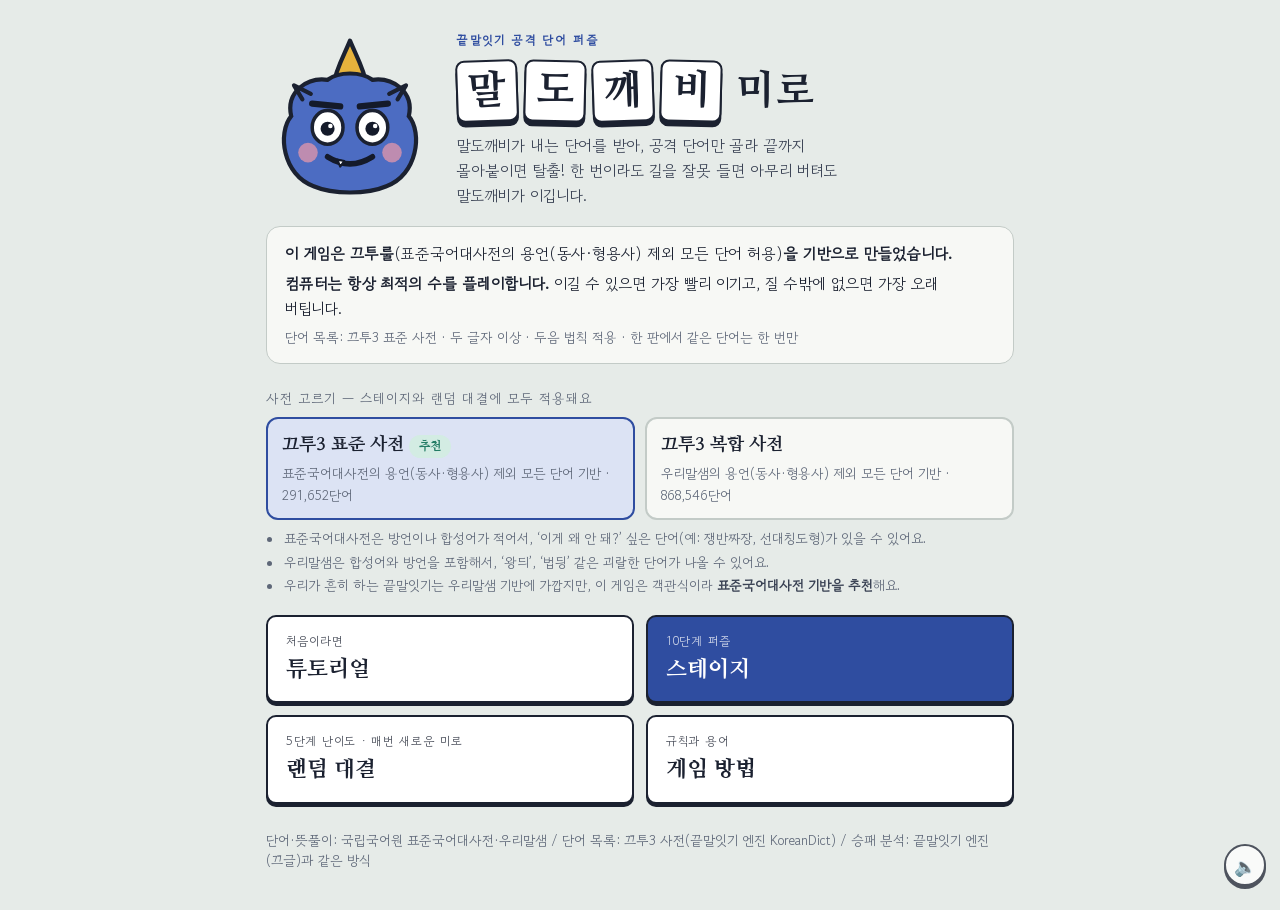
==== commit b2b6476d: "직접 입력은 샛길로, 사전 설명 문구 정리 - 랜덤 모드에서 보기에 없는 단어를 직접 입력하면 곧장 앞으로만 가던 것을,   팻말에 없던 좁은 '샛길'이 옆으로 열리는 것으로 바꿨" ====
--- a/index.html
+++ b/index.html
@@ -7,7 +7,7 @@
 <link rel="preconnect" href="https://fonts.googleapis.com">
 <link rel="preconnect" href="https://fonts.gstatic.com" crossorigin>
 <link rel="stylesheet" href="https://fonts.googleapis.com/css2?family=Gowun+Batang:wght@400;700&family=Gowun+Dodum&family=Nanum+Myeongjo:wght@700;800&display=swap">
-<link rel="stylesheet" href="css/style.css?v=8">
+<link rel="stylesheet" href="css/style.css?v=14">
 </head>
 <body>
 <div id="app">
@@ -112,7 +112,7 @@
       <p class="small muted">아이템은 모든 스테이지와 랜덤 대결에서 함께 쓰고, 한 차례에 종류마다 한 번씩 쓸 수 있어요. 아이템은 관리자가 게임 화면의 ‘아이템 추가’에서 넣어 줍니다.</p>
       <h3>규칙</h3>
       <ul>
-        <li>끄투룰: 고른 사전(표준국어대사전 기반 또는 우리말샘 기반)의 단어를 모두 허용합니다. 명사뿐 아니라 부사·감탄사·관형사·수사·대명사·의존 명사·구·품사 없는 말까지 쓸 수 있고, 동사·형용사는 끄투처럼 쓰지 않습니다.</li>
+        <li>끄투룰: 고른 사전(표준국어대사전 기반 또는 우리말샘 기반)에서 <b>용언(동사·형용사)을 제외한 모든 단어</b>를 허용합니다. 명사뿐 아니라 부사·감탄사·관형사·수사·대명사·의존 명사·구·품사 없는 말까지 쓸 수 있고, 동사·형용사는 끄투처럼 쓰지 않습니다.</li>
         <li>단어 목록은 끄투3 사전(표준 사전·복합 사전)을 따르며, 두 글자 이상이어야 합니다.</li>
         <li>한 판에서 이미 나온 단어는 다시 쓸 수 없습니다. 말도깨비는 이것까지 계산합니다.</li>
         <li>랜덤 대결에서는 보기에 없는 단어를 <b>직접 입력</b>할 수도 있어요. 단, 승패가 정해지지 않는 ‘루트’ 글자로 이어지는 단어는 쓸 수 없어요.</li>
@@ -237,6 +237,8 @@
     </div>
   </div>
 
+  <div class="tip" id="tip" role="tooltip" hidden></div>
+
   <div class="toast" id="toast" role="status" hidden></div>
 
   <!-- 결과 -->
@@ -262,13 +264,13 @@
   </div>
 
 </div>
-<audio id="bgm-lobby" preload="auto" src="audio/bgm_lobby.mp3?v=8"></audio>
-<audio id="bgm-game" preload="auto" src="audio/bgm_game.mp3?v=8"></audio>
+<audio id="bgm-lobby" preload="auto" src="audio/bgm_lobby.mp3?v=12"></audio>
+<audio id="bgm-game" preload="auto" src="audio/bgm_game.mp3?v=12"></audio>
 <button id="mute" class="mute" aria-pressed="false" title="소리 끄기/켜기" aria-label="소리 끄기">🔈</button>
-<script src="js/engine.js?v=8"></script>
-<script src="js/sha256.js?v=8"></script>
-<script src="js/sound.js?v=8"></script>
-<script src="js/goblin.js?v=8"></script>
-<script src="js/game.js?v=8"></script>
+<script src="js/engine.js?v=14"></script>
+<script src="js/sha256.js?v=14"></script>
+<script src="js/sound.js?v=14"></script>
+<script src="js/goblin.js?v=14"></script>
+<script src="js/game.js?v=14"></script>
 </body>
 </html>
--- a/css/style.css
+++ b/css/style.css
@@ -757,6 +757,8 @@
 .mp-floor { fill: none; stroke: var(--surface); stroke-width: 50; stroke-linecap: round; stroke-linejoin: round; }
 .mp-floor.taken { stroke: var(--gold-soft); }
 .mp-floor.dim { opacity: .34; }
+.mp-wall.narrow { stroke-width: 40; }      /* 샛길은 좁다 */
+.mp-floor.narrow { stroke-width: 30; }
 .mp-wall.dim { opacity: .12; }
 .mp-plate { fill: var(--surface-2); opacity: .92; }
 .mp-label, .mp-hide { transition: opacity .28s ease-out; }
@@ -834,3 +836,22 @@
 .mute:hover { opacity: 1; }
 .mute:active { transform: translateY(2px); box-shadow: 0 1px 0 var(--ink); }
 .mute.off { background: var(--bg-deep); }
+
+/* ---------- 팻말 길게 누르기: 뜻 전체 보기 ---------- */
+.tip {
+  position: fixed; z-index: 40;
+  max-width: min(360px, calc(100vw - 32px));
+  max-height: min(60vh, 420px);
+  overflow-y: auto;
+  padding: 12px 16px;
+  background: var(--surface-2);
+  border: 2px solid var(--ink);
+  border-radius: 12px;
+  box-shadow: var(--shadow);
+  animation: rise .14s ease-out both;
+}
+.tip .tw { font-family: var(--f-display); font-weight: 800; font-size: var(--t-lg); }
+.tip .td { font-family: var(--f-dict); font-size: var(--t-md); color: var(--ink-soft); line-height: 1.65; margin-top: 3px; }
+.tip .tc { margin-top: 8px; font-size: var(--t-xs); color: var(--muted); }
+.mp-label { cursor: help; }
+.opt .d { cursor: help; }
